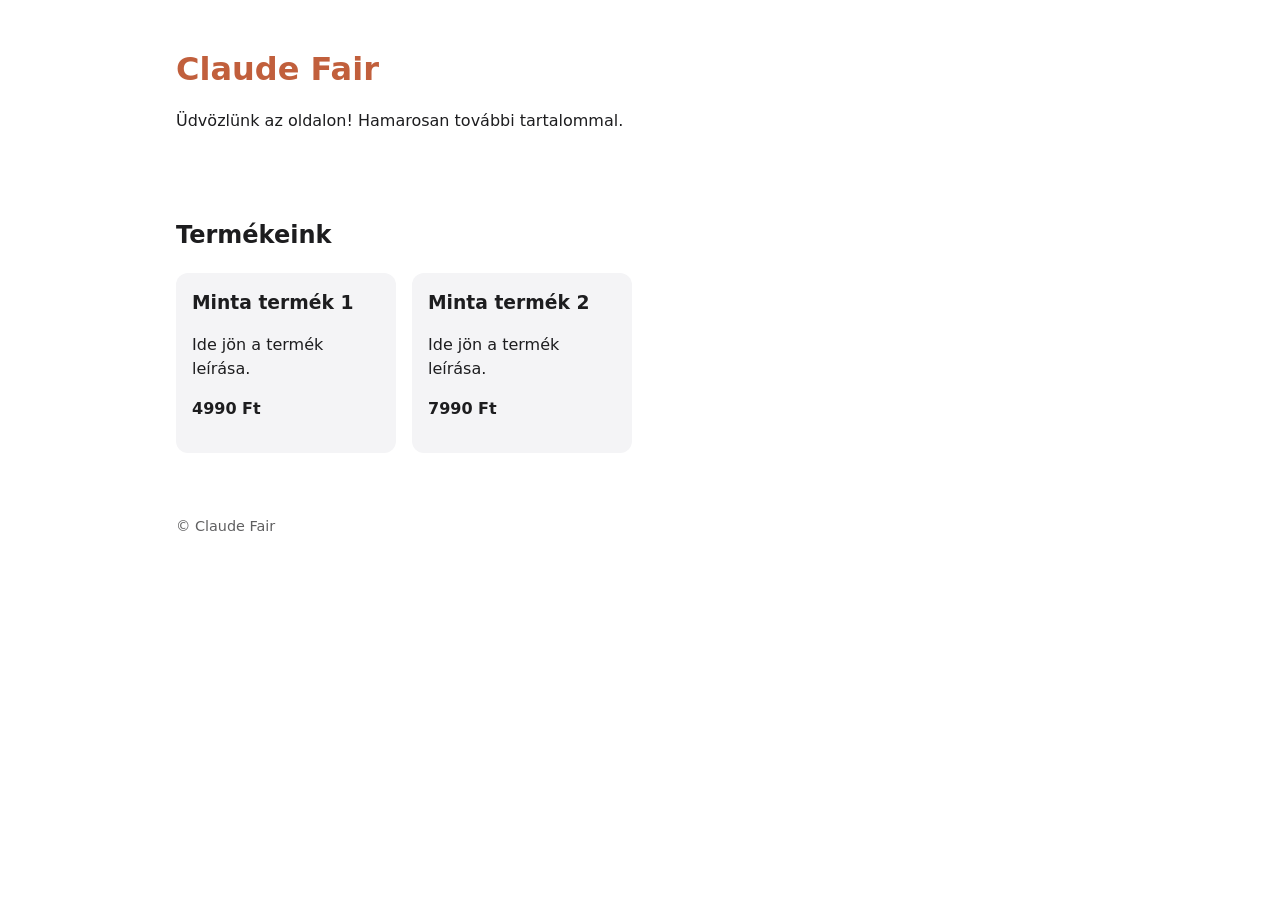
==== index.html @ 98f23d91 "Add files via upload" ====
<!doctype html>
<html lang="hu">
<head>
  <meta charset="utf-8">
  <meta name="viewport" content="width=device-width, initial-scale=1">
  <title>Claude Fair</title>
  <meta name="description" content="Claude Fair – bemutatkozó oldal és termékek.">
  <link rel="stylesheet" href="style.css">
</head>
<body>
  <header>
    <h1>Claude Fair</h1>
    <p>Üdvözlünk az oldalon! Hamarosan további tartalommal.</p>
  </header>

  <main>
    <h2>Termékeink</h2>
    <div id="products" class="grid"></div>
  </main>

  <footer>
    <p>&copy; Claude Fair</p>
  </footer>

  <script src="app.js"></script>
</body>
</html>
---- style.css ----
:root {
  --bg: #ffffff;
  --fg: #1d1d1f;
  --card: #f4f4f6;
  --accent: #c15f3c;
}
@media (prefers-color-scheme: dark) {
  :root { --bg: #18181b; --fg: #f4f4f5; --card: #27272a; }
}
* { box-sizing: border-box; }
body {
  margin: 0;
  font-family: system-ui, sans-serif;
  background: var(--bg);
  color: var(--fg);
  line-height: 1.5;
}
header, main, footer { max-width: 960px; margin: 0 auto; padding: 24px 16px; }
header h1 { color: var(--accent); margin-bottom: 4px; }
.grid {
  display: grid;
  grid-template-columns: repeat(auto-fill, minmax(220px, 1fr));
  gap: 16px;
}
.card { background: var(--card); border-radius: 12px; padding: 16px; }
.card h3 { margin: 0 0 8px; }
.price { font-weight: 600; }
footer { opacity: .7; font-size: .9rem; }
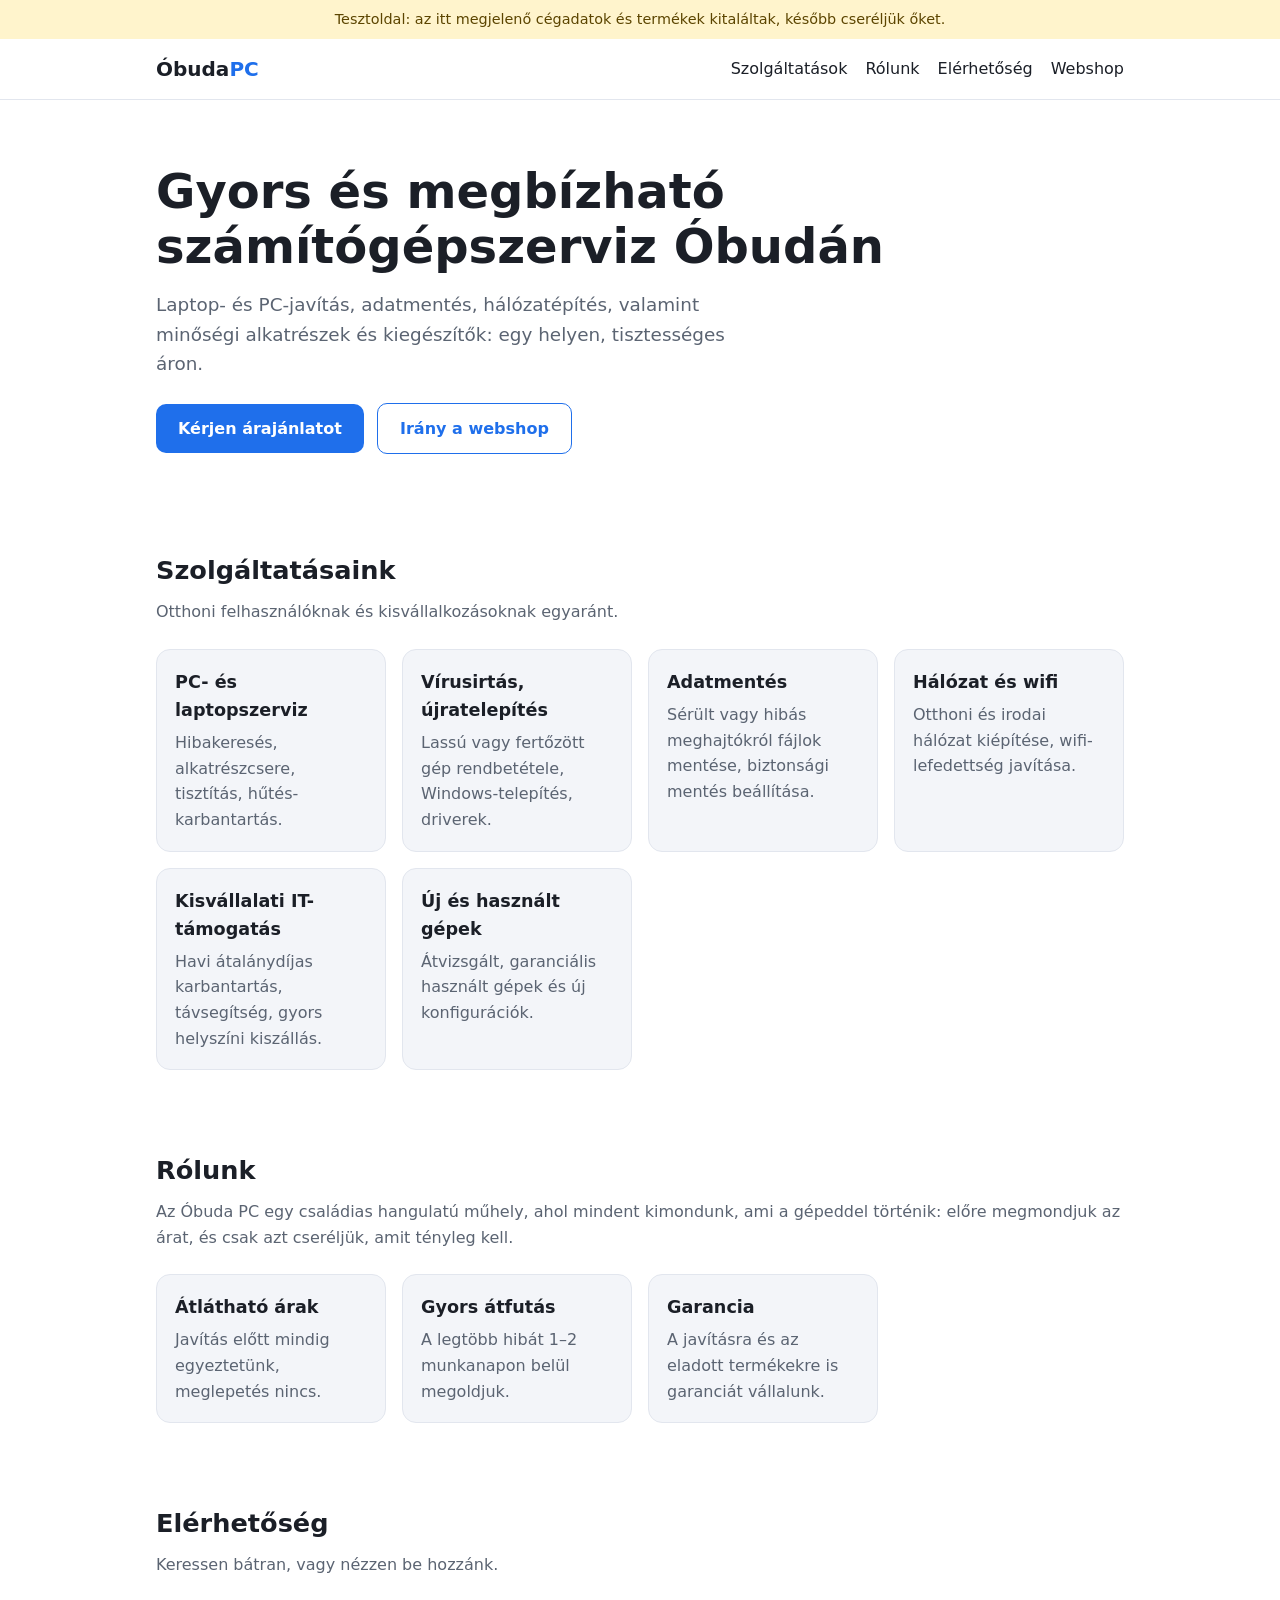
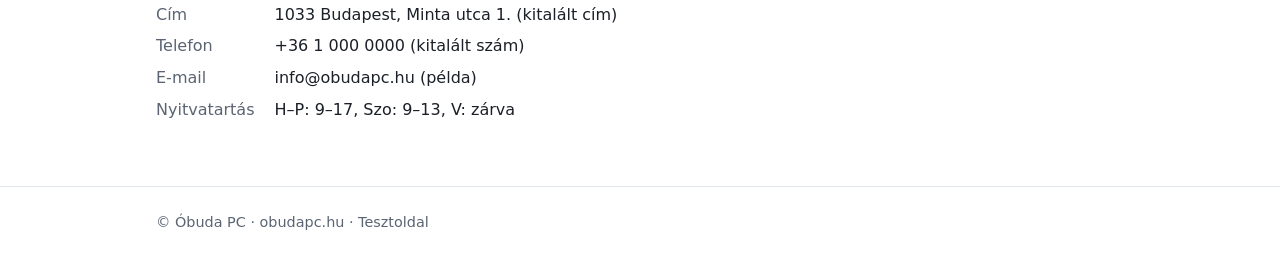
==== commit 8ed07fc3: "Add files via upload" ====
--- a/index.html
+++ b/index.html
@@ -3,25 +3,78 @@
 <head>
   <meta charset="utf-8">
   <meta name="viewport" content="width=device-width, initial-scale=1">
-  <title>Claude Fair</title>
-  <meta name="description" content="Claude Fair – bemutatkozó oldal és termékek.">
+  <title>Óbuda PC – számítógépszerviz és webshop</title>
+  <meta name="description" content="Óbuda PC: PC- és laptopszerviz, adatmentés, hálózatépítés és számítástechnikai termékek Óbudán. (Tesztoldal)">
   <link rel="stylesheet" href="style.css">
 </head>
 <body>
-  <header>
-    <h1>Claude Fair</h1>
-    <p>Üdvözlünk az oldalon! Hamarosan további tartalommal.</p>
+  <div class="test-banner">Tesztoldal: az itt megjelenő cégadatok és termékek kitaláltak, később cseréljük őket.</div>
+
+  <nav>
+    <div class="wrap">
+      <a class="logo" href="/">Óbuda<span>PC</span></a>
+      <ul>
+        <li><a class="link" href="#szolgaltatasok">Szolgáltatások</a></li>
+        <li><a class="link" href="#rolunk">Rólunk</a></li>
+        <li><a class="link" href="#elerhetoseg">Elérhetőség</a></li>
+        <li><a class="link" href="bolt">Webshop</a></li>
+      </ul>
+    </div>
+  </nav>
+
+  <header class="hero">
+    <div class="wrap">
+      <h1>Gyors és megbízható számítógépszerviz Óbudán</h1>
+      <p>Laptop- és PC-javítás, adatmentés, hálózatépítés, valamint minőségi alkatrészek és kiegészítők: egy helyen, tisztességes áron.</p>
+      <a class="btn" href="#elerhetoseg">Kérjen árajánlatot</a>
+      <a class="btn ghost" href="bolt">Irány a webshop</a>
+    </div>
   </header>
 
   <main>
-    <h2>Termékeink</h2>
-    <div id="products" class="grid"></div>
+    <section id="szolgaltatasok">
+      <div class="wrap">
+        <h2>Szolgáltatásaink</h2>
+        <p class="lead">Otthoni felhasználóknak és kisvállalkozásoknak egyaránt.</p>
+        <div class="grid">
+          <article class="card"><h3>PC- és laptopszerviz</h3><p>Hibakeresés, alkatrészcsere, tisztítás, hűtés-karbantartás.</p></article>
+          <article class="card"><h3>Vírusirtás, újratelepítés</h3><p>Lassú vagy fertőzött gép rendbetétele, Windows-telepítés, driverek.</p></article>
+          <article class="card"><h3>Adatmentés</h3><p>Sérült vagy hibás meghajtókról fájlok mentése, biztonsági mentés beállítása.</p></article>
+          <article class="card"><h3>Hálózat és wifi</h3><p>Otthoni és irodai hálózat kiépítése, wifi-lefedettség javítása.</p></article>
+          <article class="card"><h3>Kisvállalati IT-támogatás</h3><p>Havi átalánydíjas karbantartás, távsegítség, gyors helyszíni kiszállás.</p></article>
+          <article class="card"><h3>Új és használt gépek</h3><p>Átvizsgált, garanciális használt gépek és új konfigurációk.</p></article>
+        </div>
+      </div>
+    </section>
+
+    <section id="rolunk">
+      <div class="wrap">
+        <h2>Rólunk</h2>
+        <p class="lead">Az Óbuda PC egy családias hangulatú műhely, ahol mindent kimondunk, ami a gépeddel történik: előre megmondjuk az árat, és csak azt cseréljük, amit tényleg kell.</p>
+        <div class="grid">
+          <article class="card"><h3>Átlátható árak</h3><p>Javítás előtt mindig egyeztetünk, meglepetés nincs.</p></article>
+          <article class="card"><h3>Gyors átfutás</h3><p>A legtöbb hibát 1–2 munkanapon belül megoldjuk.</p></article>
+          <article class="card"><h3>Garancia</h3><p>A javításra és az eladott termékekre is garanciát vállalunk.</p></article>
+        </div>
+      </div>
+    </section>
+
+    <section id="elerhetoseg" class="contact">
+      <div class="wrap">
+        <h2>Elérhetőség</h2>
+        <p class="lead">Keressen bátran, vagy nézzen be hozzánk.</p>
+        <dl>
+          <dt>Cím</dt><dd>1033 Budapest, Minta utca 1. (kitalált cím)</dd>
+          <dt>Telefon</dt><dd>+36 1 000 0000 (kitalált szám)</dd>
+          <dt>E-mail</dt><dd>info@obudapc.hu (példa)</dd>
+          <dt>Nyitvatartás</dt><dd>H–P: 9–17, Szo: 9–13, V: zárva</dd>
+        </dl>
+      </div>
+    </section>
   </main>
 
   <footer>
-    <p>&copy; Claude Fair</p>
+    <div class="wrap">&copy; Óbuda PC &middot; obudapc.hu &middot; Tesztoldal</div>
   </footer>
-
-  <script src="app.js"></script>
 </body>
 </html>
--- a/style.css
+++ b/style.css
@@ -1,28 +1,90 @@
 :root {
   --bg: #ffffff;
-  --fg: #1d1d1f;
-  --card: #f4f4f6;
-  --accent: #c15f3c;
+  --fg: #1b1f27;
+  --muted: #5b6472;
+  --card: #f3f5f9;
+  --line: #e2e6ee;
+  --accent: #1f6feb;
+  --accent-fg: #ffffff;
+  --banner: #fff4cc;
+  --banner-fg: #5c4500;
 }
 @media (prefers-color-scheme: dark) {
-  :root { --bg: #18181b; --fg: #f4f4f5; --card: #27272a; }
+  :root {
+    --bg: #12151b;
+    --fg: #eef1f6;
+    --muted: #9aa4b5;
+    --card: #1b2029;
+    --line: #2a313d;
+    --accent: #5b9bff;
+    --accent-fg: #0b1220;
+    --banner: #3a3010;
+    --banner-fg: #f3dc8a;
+  }
 }
 * { box-sizing: border-box; }
+html { scroll-behavior: smooth; }
 body {
   margin: 0;
-  font-family: system-ui, sans-serif;
+  font-family: system-ui, -apple-system, "Segoe UI", sans-serif;
   background: var(--bg);
   color: var(--fg);
-  line-height: 1.5;
+  line-height: 1.6;
 }
-header, main, footer { max-width: 960px; margin: 0 auto; padding: 24px 16px; }
-header h1 { color: var(--accent); margin-bottom: 4px; }
-.grid {
-  display: grid;
-  grid-template-columns: repeat(auto-fill, minmax(220px, 1fr));
-  gap: 16px;
+a { color: var(--accent); }
+.wrap { max-width: 1000px; margin: 0 auto; padding: 0 16px; }
+
+.test-banner {
+  background: var(--banner);
+  color: var(--banner-fg);
+  text-align: center;
+  font-size: .9rem;
+  padding: 8px 16px;
 }
-.card { background: var(--card); border-radius: 12px; padding: 16px; }
-.card h3 { margin: 0 0 8px; }
-.price { font-weight: 600; }
-footer { opacity: .7; font-size: .9rem; }
+
+nav { border-bottom: 1px solid var(--line); }
+nav .wrap { display: flex; align-items: center; justify-content: space-between; padding-top: 14px; padding-bottom: 14px; gap: 12px; flex-wrap: wrap; }
+.logo { font-weight: 700; font-size: 1.25rem; color: var(--fg); text-decoration: none; }
+.logo span { color: var(--accent); }
+nav ul { list-style: none; display: flex; gap: 18px; margin: 0; padding: 0; flex-wrap: wrap; }
+nav a.link { color: var(--fg); text-decoration: none; }
+nav a.link:hover { color: var(--accent); }
+
+.hero { padding: 64px 0 48px; }
+.hero h1 { font-size: clamp(2rem, 5vw, 3rem); line-height: 1.15; margin: 0 0 16px; }
+.hero p { font-size: 1.15rem; color: var(--muted); max-width: 620px; margin: 0 0 24px; }
+.btn {
+  display: inline-block;
+  background: var(--accent);
+  color: var(--accent-fg);
+  padding: 12px 22px;
+  border-radius: 10px;
+  text-decoration: none;
+  font-weight: 600;
+  margin: 0 8px 8px 0;
+}
+.btn.ghost { background: transparent; color: var(--accent); border: 1px solid var(--accent); }
+
+section { padding: 40px 0; }
+section h2 { margin: 0 0 8px; font-size: 1.6rem; }
+.lead { color: var(--muted); margin: 0 0 24px; }
+
+.grid { display: grid; grid-template-columns: repeat(auto-fill, minmax(230px, 1fr)); gap: 16px; }
+.card { background: var(--card); border: 1px solid var(--line); border-radius: 14px; padding: 18px; }
+.card h3 { margin: 0 0 6px; font-size: 1.1rem; }
+.card p { margin: 0; color: var(--muted); }
+.price { font-weight: 700; color: var(--fg); margin-top: 10px !important; }
+.tag { display: inline-block; font-size: .75rem; color: var(--muted); border: 1px solid var(--line); border-radius: 999px; padding: 1px 10px; margin-bottom: 8px; }
+
+.contact dl { display: grid; grid-template-columns: max-content 1fr; gap: 6px 20px; margin: 0; }
+.contact dt { color: var(--muted); }
+.contact dd { margin: 0; }
+
+.filters { display: flex; flex-wrap: wrap; gap: 8px; margin-bottom: 20px; }
+.filters button {
+  border: 1px solid var(--line); background: var(--card); color: var(--fg);
+  padding: 6px 14px; border-radius: 999px; cursor: pointer; font: inherit;
+}
+.filters button[aria-pressed="true"] { background: var(--accent); color: var(--accent-fg); border-color: var(--accent); }
+
+footer { border-top: 1px solid var(--line); margin-top: 24px; padding: 24px 0; color: var(--muted); font-size: .9rem; }
